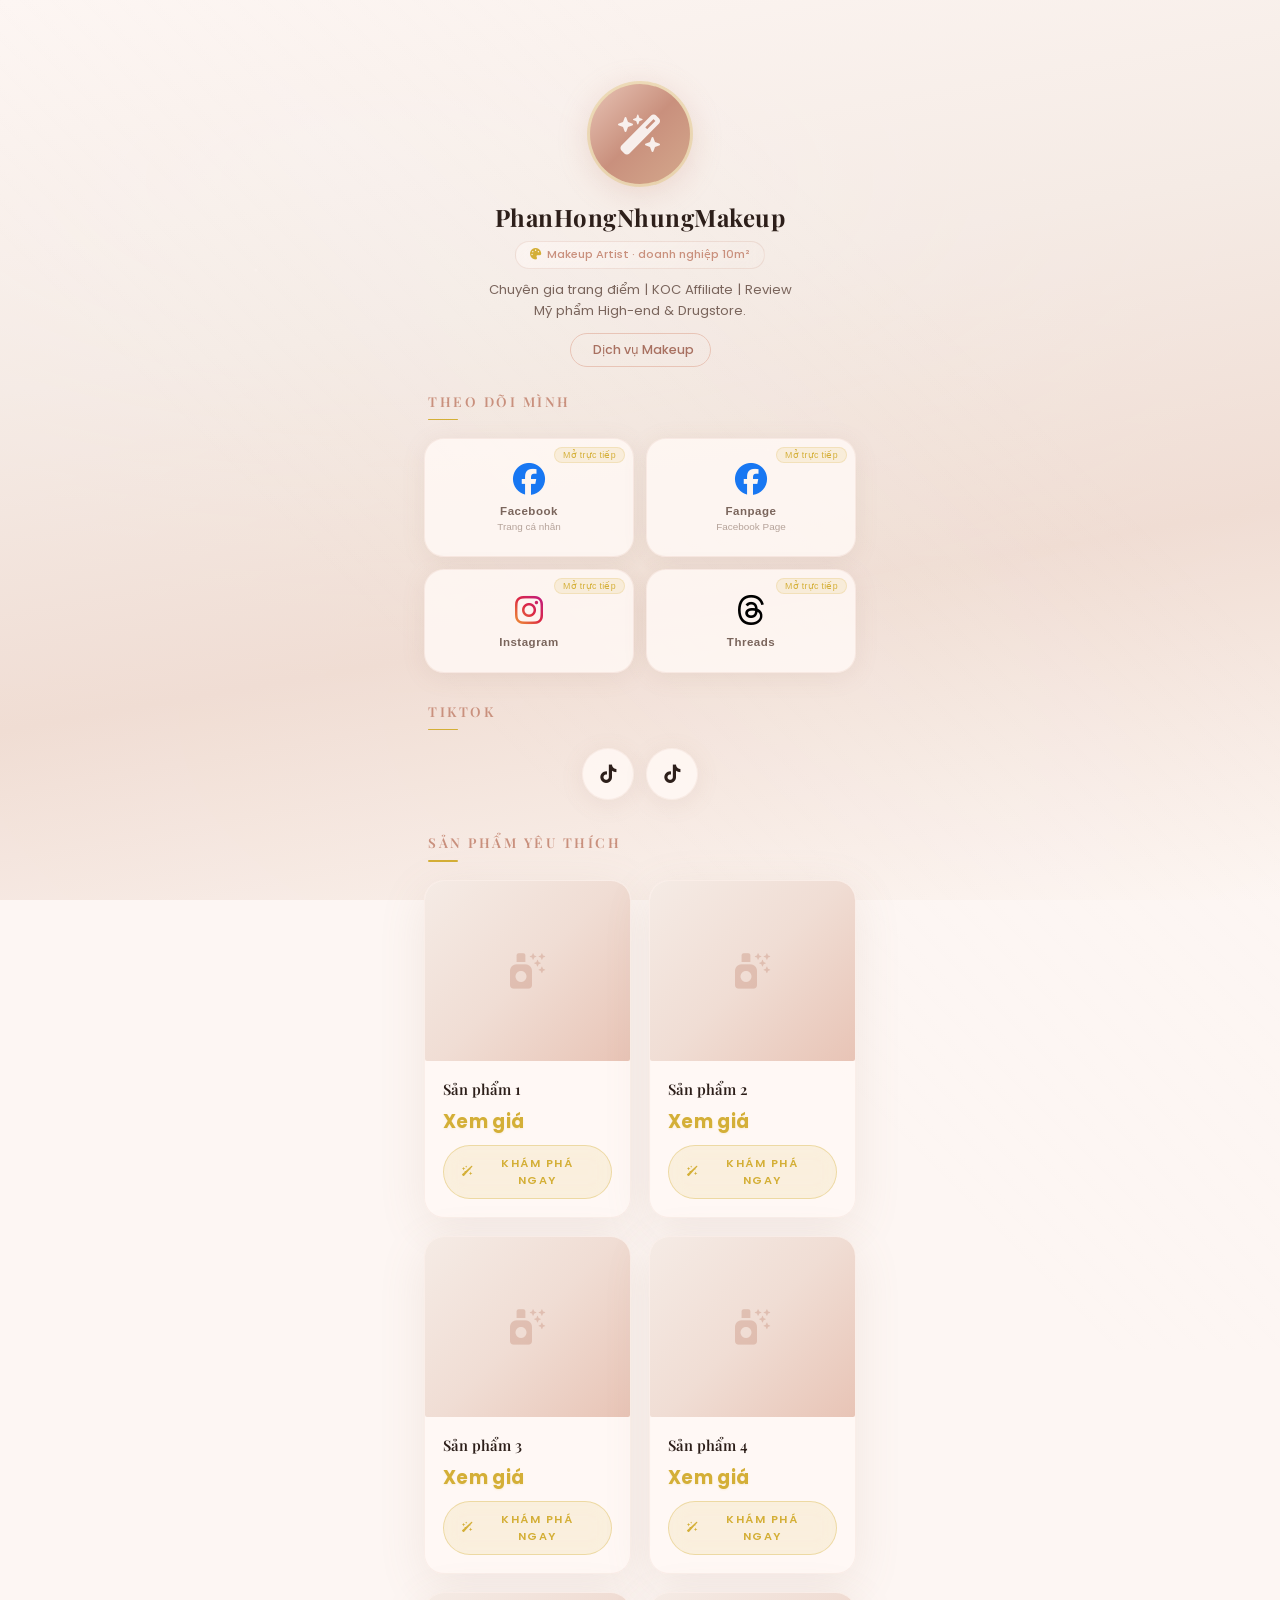
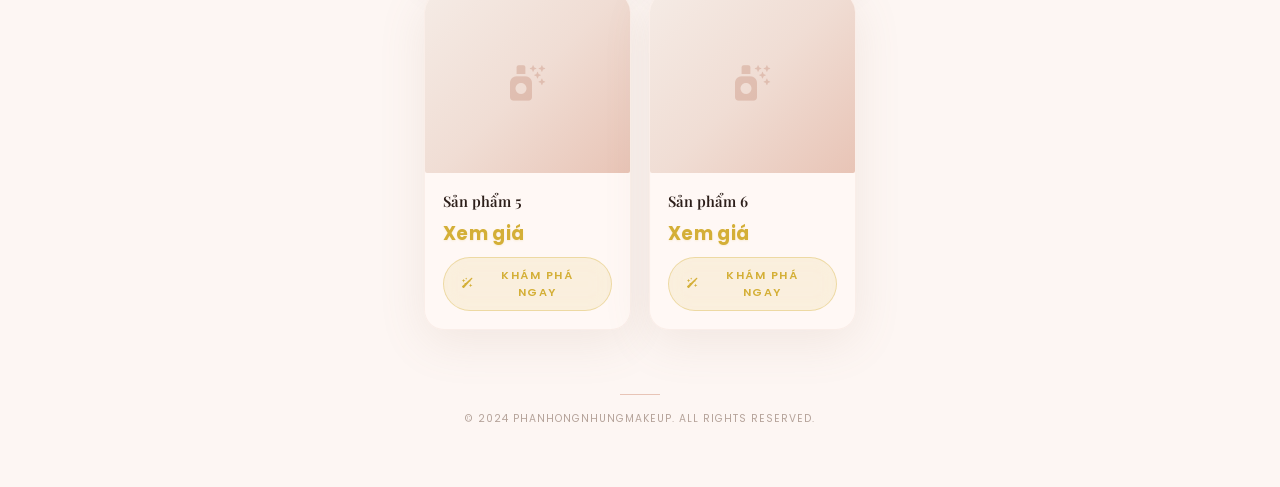
==== meta.html @ 32e25bb2 "Initial commit" ====
<!DOCTYPE html>
<html lang="vi">

<head>
  <!-- ============================================
       PhanHongNhungMakeup - Trang Meta
       Tối ưu cho: Facebook, Instagram, Threads
       
       Primary: FB Profile, FB Fanpage, IG, Threads
       Secondary: TikTok Ch.1, TikTok Ch.2
       ============================================ -->

  <meta charset="UTF-8">
  <meta name="viewport" content="width=device-width, initial-scale=1.0, maximum-scale=5.0, user-scalable=yes">

  <!-- SEO -->
  <title>PhanHongNhungMakeup | Facebook · Instagram · Threads</title>
  <meta name="description"
    content="PhanHongNhungMakeup - Theo dõi trên Facebook, Instagram, Threads và khám phá sản phẩm mỹ phẩm yêu thích.">

  <!-- Open Graph -->
  <meta property="og:title" content="PhanHongNhungMakeup | Chuyên gia trang điểm">
  <meta property="og:description" content="Theo dõi mình trên Facebook, Instagram, Threads!">
  <meta property="og:type" content="website">
  <meta property="og:locale" content="vi_VN">

  <!-- Mobile -->
  <meta name="theme-color" content="#c9907d">
  <meta name="apple-mobile-web-app-capable" content="yes">

  <!-- Font Awesome -->
  <link rel="stylesheet" href="https://cdnjs.cloudflare.com/ajax/libs/font-awesome/6.5.1/css/all.min.css"
    integrity="sha512-DTOQO9RWCH3ppGqcWaEA1BIZOC6xxalwEsw9c2QQeAIftl+Vegovlnee1c9QX4TctnWMn13TZye+giMm8e2LwA=="
    crossorigin="anonymous" referrerpolicy="no-referrer" />

  <!-- Stylesheet -->
  <link rel="stylesheet" href="style.css">
</head>

<body>
  <main class="container" role="main">

    <!-- ==========================================
         HEADER
         ========================================== -->
    <header class="profile-header" id="profile-header">
      <div class="profile-avatar" id="profile-avatar">
        <i class="fa-solid fa-wand-magic-sparkles avatar-placeholder"></i>
      </div>

      <h1 class="profile-name">PhanHongNhungMakeup</h1>

      <div class="profile-tag">
        <i class="fa-solid fa-palette"></i>
        Makeup Artist · doanh nghiệp 10m²
      </div>

      <p class="profile-bio">
        Chuyên gia trang điểm | KOC Affiliate | Review Mỹ phẩm High-end & Drugstore.
      </p>

      <a href="#" class="profile-service-link" id="service-link">
        <i class="fa-solid fa-sparkles"></i>
        Dịch vụ Makeup
      </a>
    </header>

    <!-- ==========================================
         LIÊN KẾT CHÍNH (Primary - Hệ sinh thái Meta)
         Các nút này mở TRỰC TIẾP không cần gateway
         vì người dùng đang trong in-app browser Meta
         ========================================== -->
    <section class="social-primary-section" id="primary-social" aria-label="Liên kết chính">
      <h2 class="section-title">Theo dõi mình</h2>

      <div class="social-primary-grid">

        <!-- Facebook Profile -->
        <button class="social-primary-btn facebook" id="btn-fb-profile" data-url="https://www.facebook.com/phanhong.nhung.16"
          data-native="true" aria-label="Facebook cá nhân">
          <span class="native-badge">Mở trực tiếp</span>
          <i class="fa-brands fa-facebook social-icon"></i>
          <span class="social-label">Facebook</span>
          <span class="social-sublabel">Trang cá nhân</span>
        </button>

        <!-- Facebook Fanpage -->
        <button class="social-primary-btn facebook" id="btn-fb-fanpage" data-url="https://www.facebook.com/profile.php?id=61577437437876"
          data-native="true" aria-label="Facebook Fanpage">
          <span class="native-badge">Mở trực tiếp</span>
          <i class="fa-brands fa-facebook social-icon"></i>
          <span class="social-label">Fanpage</span>
          <span class="social-sublabel">Facebook Page</span>
        </button>

        <!-- Instagram -->
        <button class="social-primary-btn instagram" id="btn-instagram" data-url="https://www.instagram.com/phanhongnhungmakeup"
          data-native="true" aria-label="Instagram">
          <span class="native-badge">Mở trực tiếp</span>
          <i class="fa-brands fa-instagram social-icon"></i>
          <span class="social-label">Instagram</span>
        </button>

        <!-- Threads -->
        <button class="social-primary-btn threads" id="btn-threads" data-url="https://www.threads.net/@phanhongnhungmakeup"
          data-native="true" aria-label="Threads">
          <span class="native-badge">Mở trực tiếp</span>
          <i class="fa-brands fa-threads social-icon"></i>
          <span class="social-label">Threads</span>
        </button>

      </div>
    </section>

    <!-- ==========================================
         LIÊN KẾT PHỤ (Secondary - TikTok)
         Khác hệ sinh thái → dùng gateway redirect
         ========================================== -->
    <section class="social-secondary-section" id="secondary-social" aria-label="Liên kết khác">
      <h2 class="section-title">TikTok</h2>

      <div class="social-secondary-row">

        <!-- TikTok Kênh 1 -->
        <button class="social-secondary-btn tiktok" id="btn-tiktok-1" data-url="https://www.tiktok.com/@phanhongnhungmakeup"
          aria-label="TikTok Kênh 1">
          <i class="fa-brands fa-tiktok"></i>
          <span class="tooltip">Kênh 1</span>
        </button>

        <!-- TikTok Kênh 2 -->
        <button class="social-secondary-btn tiktok" id="btn-tiktok-2" data-url="https://www.tiktok.com/@phanhongnhung.picks"
          aria-label="TikTok Kênh 2">
          <i class="fa-brands fa-tiktok"></i>
          <span class="tooltip">Kênh 2</span>
        </button>

      </div>
    </section>

    <!-- ==========================================
         SẢN PHẨM MỸ PHẨM (Products)
         Click → Quick View → MUA TRÊN SHOPEE
         ========================================== -->
    <section class="shopee-section" id="shopee-section" aria-label="Sản phẩm mỹ phẩm">
      <h2 class="section-title">Sản phẩm yêu thích</h2>

      <div class="products-grid" id="products-grid">

        <!-- Sản phẩm 1 -->
        <article class="product-card" id="product-1" data-product-id="1" aria-label="Sản phẩm 1">
          <div class="product-image-wrapper">
            <i class="fa-solid fa-spray-can-sparkles img-placeholder"></i>
          </div>
          <div class="product-info">
            <h3 class="product-name">Sản phẩm 1</h3>
            <span class="product-price">Xem giá</span>
            <button class="product-buy-btn" id="buy-btn-1">
              <i class="fa-solid fa-wand-sparkles"></i>
              KHÁM PHÁ NGAY
            </button>
          </div>
        </article>

        <!-- Sản phẩm 2 -->
        <article class="product-card" id="product-2" data-product-id="2" aria-label="Sản phẩm 2">
          <div class="product-image-wrapper">
            <i class="fa-solid fa-spray-can-sparkles img-placeholder"></i>
          </div>
          <div class="product-info">
            <h3 class="product-name">Sản phẩm 2</h3>
            <span class="product-price">Xem giá</span>
            <button class="product-buy-btn" id="buy-btn-2">
              <i class="fa-solid fa-wand-sparkles"></i>
              KHÁM PHÁ NGAY
            </button>
          </div>
        </article>

        <!-- Sản phẩm 3 -->
        <article class="product-card" id="product-3" data-product-id="3" aria-label="Sản phẩm 3">
          <div class="product-image-wrapper">
            <i class="fa-solid fa-spray-can-sparkles img-placeholder"></i>
          </div>
          <div class="product-info">
            <h3 class="product-name">Sản phẩm 3</h3>
            <span class="product-price">Xem giá</span>
            <button class="product-buy-btn" id="buy-btn-3">
              <i class="fa-solid fa-wand-sparkles"></i>
              KHÁM PHÁ NGAY
            </button>
          </div>
        </article>

        <!-- Sản phẩm 4 -->
        <article class="product-card" id="product-4" data-product-id="4" aria-label="Sản phẩm 4">
          <div class="product-image-wrapper">
            <i class="fa-solid fa-spray-can-sparkles img-placeholder"></i>
          </div>
          <div class="product-info">
            <h3 class="product-name">Sản phẩm 4</h3>
            <span class="product-price">Xem giá</span>
            <button class="product-buy-btn" id="buy-btn-4">
              <i class="fa-solid fa-wand-sparkles"></i>
              KHÁM PHÁ NGAY
            </button>
          </div>
        </article>

        <!-- Sản phẩm 5 -->
        <article class="product-card" id="product-5" data-product-id="5" aria-label="Sản phẩm 5">
          <div class="product-image-wrapper">
            <i class="fa-solid fa-spray-can-sparkles img-placeholder"></i>
          </div>
          <div class="product-info">
            <h3 class="product-name">Sản phẩm 5</h3>
            <span class="product-price">Xem giá</span>
            <button class="product-buy-btn" id="buy-btn-5">
              <i class="fa-solid fa-wand-sparkles"></i>
              KHÁM PHÁ NGAY
            </button>
          </div>
        </article>

        <!-- Sản phẩm 6 -->
        <article class="product-card" id="product-6" data-product-id="6" aria-label="Sản phẩm 6">
          <div class="product-image-wrapper">
            <i class="fa-solid fa-spray-can-sparkles img-placeholder"></i>
          </div>
          <div class="product-info">
            <h3 class="product-name">Sản phẩm 6</h3>
            <span class="product-price">Xem giá</span>
            <button class="product-buy-btn" id="buy-btn-6">
              <i class="fa-solid fa-wand-sparkles"></i>
              KHÁM PHÁ NGAY
            </button>
          </div>
        </article>

      </div>
    </section>

    <!-- FOOTER -->
    <footer class="site-footer" id="site-footer">
      <div class="footer-divider"></div>
      <p class="footer-text">© 2024 PhanHongNhungMakeup. All Rights Reserved.</p>
    </footer>

  </main>

  <!-- ==========================================
       QUICK VIEW MODAL (Xem nhanh sản phẩm)
       ========================================== -->
  <div class="quickview-overlay" id="quickview-overlay" role="dialog" aria-modal="true" aria-label="Xem nhanh sản phẩm">
    <div class="quickview-card">
      <!-- Ảnh sản phẩm lớn -->
      <div class="quickview-image" id="quickview-image">
        <i class="fa-solid fa-spray-can-sparkles img-placeholder"></i>
      </div>

      <!-- Nút đóng -->
      <button class="quickview-close" id="quickview-close" aria-label="Đóng">
        <i class="fa-solid fa-xmark"></i>
      </button>

      <!-- Nội dung chi tiết -->
      <div class="quickview-content">
        <h2 class="quickview-name" id="quickview-name">Tên sản phẩm</h2>

        <!-- Đánh giá sao -->
        <div class="quickview-rating">
          <div class="quickview-stars" id="quickview-stars"></div>
          <span class="quickview-rating-text" id="quickview-rating-text"></span>
        </div>

        <div class="quickview-price" id="quickview-price">0₫</div>
        <p class="quickview-desc" id="quickview-desc">Mô tả sản phẩm...</p>

        <!-- Nút mua trên Shopee -->
        <button class="quickview-buy-btn" id="quickview-buy" data-url="">
          <i class="fa-solid fa-bag-shopping"></i>
          MUA TRÊN SHOPEE
        </button>
        <p class="quickview-note">Sẽ chuyển hướng tới ứng dụng Shopee hoặc trình duyệt</p>
      </div>
    </div>
  </div>

  <!-- ==========================================
       GATEWAY OVERLAY (cho link khác HST)
       ========================================== -->
  <div class="gateway-overlay" id="gateway-overlay" role="dialog" aria-modal="true" aria-label="Chuyển hướng liên kết">
    <div class="gateway-card">
      <div class="gateway-deco-icon">
        <i class="fa-solid fa-wand-magic-sparkles"></i>
      </div>

      <h2 class="gateway-title" id="gateway-title">
        <i class="fa-solid fa-magic"></i>
        Đang chuyển hướng...
      </h2>

      <p class="gateway-message">
        Để trải nghiệm tốt nhất, trang này nên được mở trong trình duyệt gốc
        (ví dụ: Safari, Chrome).
      </p>

      <div class="gateway-url-preview" id="gateway-url-preview"></div>

      <div class="gateway-actions">
        <button class="gateway-btn primary" id="redirect-direct">
          <i class="fa-solid fa-up-right-from-square"></i>
          MỞ TRONG ỨNG DỤNG
        </button>

        <button class="gateway-btn secondary" id="copy-link">
          <i class="fa-regular fa-copy"></i>
          Sao chép liên kết
        </button>

        <button class="gateway-btn ghost" id="close-gateway">
          <i class="fa-solid fa-images"></i>
          XEM TIẾP PORTFOLIO
        </button>
      </div>
    </div>
  </div>

  <!-- Toast thông báo -->
  <div class="copy-toast" id="copy-toast" role="alert" aria-live="assertive"></div>

  <!-- Script -->
  <script src="script.js"></script>
</body>

</html>
---- style.css ----
/* ============================================
   PhanHongNhungMakeup - Affiliate Social Hub
   Phong cách: Aesthetic Glamour Luxury (Makeup)
   
   Thiết kế: Rose-gold, ngọc trai, glassmorphism
   Cấu trúc: Splash + Meta page + TikTok page
   ============================================ */

/* --- Nhập phông chữ Google Fonts --- */
@import url('https://fonts.googleapis.com/css2?family=Playfair+Display:wght@400;500;600;700&family=Poppins:wght@300;400;500;600;700&display=swap');

/* --- Biến CSS toàn cục (CSS Custom Properties) --- */
:root {
  /* Bảng màu chủ đạo - Rose Gold / Pearl / Nude */
  --bg-primary: #fdf6f3;
  --bg-card: rgba(255, 248, 245, 0.85);
  --bg-card-solid: #fff8f5;
  --bg-overlay: rgba(45, 30, 25, 0.45);
  --bg-gateway: rgba(255, 252, 250, 0.92);

  /* Màu chữ */
  --text-primary: #2d1f1a;
  --text-secondary: #7a655c;
  --text-muted: #b5a39a;
  --text-white: #fffaf8;

  /* Màu nhấn sang trọng */
  --accent-rosegold: #c9907d;
  --accent-rosegold-light: #e8c4b6;
  --accent-rosegold-dark: #a87060;
  --accent-gold: #D4AF37;
  --accent-gold-light: #e8cc6e;
  --accent-gold-glow: rgba(212, 175, 55, 0.35);
  --accent-pearl: #f5ebe5;
  --accent-nude: #f0ddd4;

  /* Gradient chính */
  --gradient-rosegold: linear-gradient(135deg, #e8c4b6 0%, #c9907d 50%, #d4a88c 100%);
  --gradient-pearl: linear-gradient(135deg, #fdf6f3 0%, #f5ebe5 40%, #f0ddd4 100%);
  --gradient-gold-shimmer: linear-gradient(135deg, #D4AF37 0%, #e8cc6e 25%, #D4AF37 50%, #f0d98c 75%, #D4AF37 100%);
  --gradient-glass: linear-gradient(135deg, rgba(255, 248, 245, 0.6), rgba(245, 235, 229, 0.3));

  /* Màu mạng xã hội */
  --color-tiktok: #2d1f1a;
  --color-instagram: #c9376b;
  --color-facebook: #1877f2;
  --color-threads: #000000;
  --color-meta: #0866FF;

  /* Hiệu ứng bóng đổ mềm */
  --shadow-soft: 0 4px 24px rgba(160, 120, 100, 0.1);
  --shadow-medium: 0 8px 40px rgba(160, 120, 100, 0.15);
  --shadow-float: 0 12px 48px rgba(160, 120, 100, 0.12);
  --shadow-glow-gold: 0 4px 28px rgba(212, 175, 55, 0.3);
  --shadow-glow-rose: 0 6px 32px rgba(201, 144, 125, 0.3);

  /* Bo góc */
  --border-radius: 20px;
  --border-radius-sm: 14px;
  --border-radius-pill: 999px;
  --border-radius-elegant: 2px;

  /* Chuyển động mượt mà */
  --transition-fast: 0.2s cubic-bezier(0.4, 0, 0.2, 1);
  --transition-smooth: 0.4s cubic-bezier(0.4, 0, 0.2, 1);
  --transition-bounce: 0.5s cubic-bezier(0.34, 1.56, 0.64, 1);
  --transition-luxury: 0.6s cubic-bezier(0.25, 0.46, 0.45, 0.94);
}

/* --- Reset toàn cục --- */
*,
*::before,
*::after {
  margin: 0;
  padding: 0;
  box-sizing: border-box;
}

html {
  font-size: 16px;
  scroll-behavior: smooth;
  -webkit-tap-highlight-color: transparent;
}

/* --- Nền trang sang trọng với texture bột phấn --- */
body {
  font-family: 'Poppins', -apple-system, BlinkMacSystemFont, 'Segoe UI', sans-serif;
  background: var(--bg-primary);
  color: var(--text-primary);
  min-height: 100vh;
  line-height: 1.6;
  position: relative;
  overflow-x: hidden;
  background-image:
    linear-gradient(170deg, #fdf6f3 0%, #f5ebe5 35%, #f0ddd4 65%, #fdf6f3 100%);
  background-attachment: fixed;
}

/* Lớp phủ texture bột phấn mịn (silk sheen) */
body::before {
  content: '';
  position: fixed;
  inset: 0;
  pointer-events: none;
  z-index: 0;
  background-image:
    radial-gradient(ellipse 100% 60% at 30% 20%, rgba(232, 196, 182, 0.2), transparent),
    radial-gradient(ellipse 80% 50% at 70% 80%, rgba(212, 175, 55, 0.06), transparent),
    radial-gradient(circle 2px at 20% 30%, rgba(255, 255, 255, 0.4), transparent),
    radial-gradient(circle 1.5px at 60% 50%, rgba(255, 255, 255, 0.3), transparent),
    radial-gradient(circle 1px at 80% 20%, rgba(255, 255, 255, 0.35), transparent),
    radial-gradient(circle 2px at 40% 70%, rgba(255, 255, 255, 0.25), transparent);
  mix-blend-mode: overlay;
  opacity: 0.7;
}

/* Hiệu ứng ánh lụa */
body::after {
  content: '';
  position: fixed;
  width: 200%;
  height: 200%;
  top: -50%;
  left: -50%;
  pointer-events: none;
  z-index: 0;
  background: linear-gradient(
    45deg,
    transparent 40%,
    rgba(255, 255, 255, 0.03) 45%,
    rgba(255, 255, 255, 0.06) 50%,
    rgba(255, 255, 255, 0.03) 55%,
    transparent 60%
  );
  animation: silkSheen 8s ease-in-out infinite;
}

/* --- Container chính --- */
.container {
  max-width: 480px;
  margin: 0 auto;
  padding: 24px 20px 40px;
  position: relative;
  z-index: 1;
}

/* ============================================
   TRANG SPLASH (Chọn nền tảng)
   ============================================ */

/* Container splash - căn giữa dọc toàn màn hình */
.splash-container {
  max-width: 420px;
  margin: 0 auto;
  padding: 0 24px;
  min-height: 100vh;
  display: flex;
  flex-direction: column;
  align-items: center;
  justify-content: center;
  position: relative;
  z-index: 1;
  text-align: center;
}

/* Avatar trên splash */
.splash-avatar {
  width: 100px;
  height: 100px;
  border-radius: 50%;
  margin-bottom: 20px;
  background: var(--gradient-rosegold);
  display: flex;
  align-items: center;
  justify-content: center;
  box-shadow:
    0 0 0 3px rgba(212, 175, 55, 0.25),
    var(--shadow-glow-rose);
  position: relative;
  animation: fadeInDown 0.7s ease-out;
  overflow: hidden;
}

.splash-avatar img {
  width: 100%;
  height: 100%;
  object-fit: cover;
  border-radius: 50%;
}

.splash-avatar .avatar-placeholder {
  font-size: 40px;
  color: rgba(255, 255, 255, 0.85);
}

/* Viền vàng kim xung quanh avatar splash */
.splash-avatar::before {
  content: '';
  position: absolute;
  inset: -4px;
  border-radius: 50%;
  background: var(--gradient-gold-shimmer);
  background-size: 200% 200%;
  z-index: -1;
  opacity: 0.5;
  animation: goldPulse 4s ease-in-out infinite;
}

/* Tên thương hiệu trên splash */
.splash-brand {
  font-family: 'Playfair Display', 'Georgia', serif;
  font-size: 1.6rem;
  font-weight: 700;
  color: var(--text-primary);
  margin-bottom: 4px;
  letter-spacing: 0.5px;
  animation: fadeInDown 0.7s ease-out 0.1s both;
}

/* Tagline / slogan */
.splash-tagline {
  font-size: 0.8rem;
  color: var(--text-muted);
  font-weight: 400;
  font-style: italic;
  margin-bottom: 8px;
  animation: fadeInDown 0.7s ease-out 0.15s both;
}

/* Bio trên splash */
.splash-bio {
  font-size: 0.82rem;
  color: var(--text-secondary);
  margin-bottom: 36px;
  line-height: 1.5;
  max-width: 300px;
  animation: fadeInDown 0.7s ease-out 0.2s both;
}

/* Hướng dẫn chọn nền tảng */
.splash-prompt {
  font-size: 0.72rem;
  font-weight: 500;
  text-transform: uppercase;
  letter-spacing: 2px;
  color: var(--accent-rosegold);
  margin-bottom: 18px;
  animation: fadeInUp 0.7s ease-out 0.3s both;
}

/* Nút chọn nền tảng */
.splash-buttons {
  display: flex;
  flex-direction: column;
  gap: 14px;
  width: 100%;
  max-width: 320px;
  animation: fadeInUp 0.7s ease-out 0.35s both;
}

.splash-btn {
  display: flex;
  align-items: center;
  justify-content: center;
  gap: 12px;
  padding: 18px 24px;
  border: 1px solid rgba(201, 144, 125, 0.15);
  border-radius: var(--border-radius);
  font-family: 'Poppins', sans-serif;
  font-size: 0.95rem;
  font-weight: 600;
  cursor: pointer;
  transition: all var(--transition-smooth);
  text-decoration: none;
  position: relative;
  overflow: hidden;
  backdrop-filter: blur(12px);
  -webkit-backdrop-filter: blur(12px);
}

/* Hiệu ứng shimmer cho nút splash */
.splash-btn::before {
  content: '';
  position: absolute;
  top: 0;
  left: -100%;
  width: 100%;
  height: 100%;
  background: linear-gradient(
    90deg, transparent,
    rgba(255, 255, 255, 0.12),
    rgba(255, 255, 255, 0.2),
    rgba(255, 255, 255, 0.12),
    transparent
  );
  transition: left 0.7s ease;
}

.splash-btn:hover::before {
  left: 100%;
}

.splash-btn:hover {
  transform: translateY(-3px);
  box-shadow: var(--shadow-medium);
}

.splash-btn:active {
  transform: translateY(-1px) scale(0.98);
}

/* Nút Meta (Facebook/Instagram/Threads) */
.splash-btn.meta {
  background: linear-gradient(135deg, rgba(8, 102, 255, 0.08), rgba(200, 55, 107, 0.06));
  color: var(--text-primary);
}

.splash-btn.meta:hover {
  border-color: rgba(8, 102, 255, 0.25);
}

.splash-btn.meta .btn-icons {
  display: flex;
  gap: 8px;
  font-size: 1.1rem;
}

.splash-btn.meta .btn-icons .fa-facebook { color: var(--color-facebook); }
.splash-btn.meta .btn-icons .fa-instagram { color: var(--color-instagram); }
.splash-btn.meta .btn-icons .fa-threads { color: var(--color-threads); }

/* Nút TikTok */
.splash-btn.tiktok-btn {
  background: rgba(45, 31, 26, 0.05);
  color: var(--text-primary);
}

.splash-btn.tiktok-btn:hover {
  border-color: rgba(45, 31, 26, 0.2);
}

.splash-btn.tiktok-btn .btn-icons {
  font-size: 1.2rem;
  color: var(--color-tiktok);
}

/* Nhãn phụ trong nút splash (tên mạng xã hội) */
.splash-btn .btn-label {
  flex: 1;
  text-align: left;
}

.splash-btn .btn-sublabel {
  font-size: 0.68rem;
  font-weight: 400;
  color: var(--text-muted);
  display: block;
  margin-top: 1px;
}

/* Mũi tên chỉ hướng */
.splash-btn .btn-arrow {
  font-size: 0.8rem;
  color: var(--text-muted);
  transition: transform var(--transition-fast);
}

.splash-btn:hover .btn-arrow {
  transform: translateX(3px);
}

/* Footer splash */
.splash-footer {
  margin-top: 40px;
  animation: fadeInUp 0.7s ease-out 0.5s both;
}

.splash-footer .footer-text {
  font-size: 0.65rem;
  color: var(--text-muted);
  letter-spacing: 0.8px;
}

/* ============================================
   PHẦN HEADER (Profile - dùng chung meta/tiktok)
   ============================================ */
.profile-header {
  text-align: center;
  padding: 36px 0 24px;
  animation: fadeInDown 0.7s var(--transition-luxury);
}

/* Ảnh đại diện tròn - viền vàng kim */
.profile-avatar {
  width: 100px;
  height: 100px;
  border-radius: 50%;
  margin: 0 auto 14px;
  position: relative;
  background: var(--gradient-rosegold);
  display: flex;
  align-items: center;
  justify-content: center;
  box-shadow:
    0 0 0 3px rgba(212, 175, 55, 0.25),
    var(--shadow-glow-rose);
  overflow: hidden;
}

.profile-avatar img {
  width: 100%;
  height: 100%;
  object-fit: cover;
  border-radius: 50%;
}

.profile-avatar .avatar-placeholder {
  font-size: 40px;
  color: rgba(255, 255, 255, 0.85);
}

.profile-avatar::before {
  content: '';
  position: absolute;
  inset: -4px;
  border-radius: 50%;
  background: var(--gradient-gold-shimmer);
  background-size: 200% 200%;
  z-index: -1;
  opacity: 0.5;
  animation: goldPulse 4s ease-in-out infinite;
}

.profile-name {
  font-family: 'Playfair Display', 'Georgia', serif;
  font-size: 1.5rem;
  font-weight: 700;
  color: var(--text-primary);
  margin-bottom: 4px;
  letter-spacing: 0.5px;
}

.profile-tag {
  display: inline-flex;
  align-items: center;
  gap: 6px;
  padding: 4px 14px;
  background: var(--gradient-glass);
  border: 1px solid rgba(201, 144, 125, 0.2);
  border-radius: var(--border-radius-pill);
  font-size: 0.7rem;
  font-weight: 500;
  color: var(--accent-rosegold);
  margin-bottom: 10px;
  backdrop-filter: blur(8px);
  -webkit-backdrop-filter: blur(8px);
}

.profile-tag i {
  font-size: 0.7rem;
  color: var(--accent-gold);
}

.profile-bio {
  font-size: 0.82rem;
  color: var(--text-secondary);
  font-weight: 400;
  max-width: 320px;
  margin: 0 auto;
  line-height: 1.6;
}

.profile-service-link {
  display: inline-flex;
  align-items: center;
  gap: 6px;
  margin-top: 12px;
  padding: 6px 16px;
  font-size: 0.78rem;
  font-weight: 500;
  color: var(--accent-rosegold-dark);
  text-decoration: none;
  border: 1px solid var(--accent-rosegold-light);
  border-radius: var(--border-radius-pill);
  transition: all var(--transition-smooth);
}

.profile-service-link:hover {
  background: var(--accent-nude);
  transform: translateY(-1px);
  box-shadow: var(--shadow-soft);
}

.profile-service-link i {
  font-size: 0.72rem;
}

/* ============================================
   TIÊU ĐỀ PHẦN (Section Titles)
   ============================================ */
.section-title {
  font-family: 'Playfair Display', 'Georgia', serif;
  font-size: 0.85rem;
  font-weight: 600;
  text-transform: uppercase;
  letter-spacing: 2.5px;
  color: var(--accent-rosegold);
  margin-bottom: 18px;
  padding-left: 4px;
  position: relative;
}

.section-title::after {
  content: '';
  display: block;
  width: 30px;
  height: 1.5px;
  background: var(--accent-gold);
  margin-top: 6px;
  border-radius: 2px;
}

/* ============================================
   PHẦN LIÊN KẾT CHÍNH (Primary Social - Nút lớn)
   Dùng cho liên kết cùng hệ sinh thái
   ============================================ */
.social-primary-section {
  margin-bottom: 28px;
  animation: fadeInUp 0.7s ease-out 0.15s both;
}

.social-primary-grid {
  display: grid;
  grid-template-columns: 1fr 1fr;
  gap: 12px;
}

/* Nút chính lớn - glassmorphism */
.social-primary-btn {
  display: flex;
  flex-direction: column;
  align-items: center;
  gap: 10px;
  padding: 24px 14px;
  background: var(--bg-card);
  backdrop-filter: blur(12px);
  -webkit-backdrop-filter: blur(12px);
  border: 1px solid rgba(201, 144, 125, 0.12);
  border-radius: var(--border-radius);
  box-shadow: var(--shadow-soft);
  cursor: pointer;
  transition: all var(--transition-smooth);
  position: relative;
  overflow: hidden;
}

.social-primary-btn::before {
  content: '';
  position: absolute;
  inset: 0;
  opacity: 0;
  transition: opacity var(--transition-fast);
  border-radius: var(--border-radius);
}

.social-primary-btn:hover,
.social-primary-btn:active {
  transform: translateY(-4px);
  box-shadow: var(--shadow-medium);
  border-color: rgba(201, 144, 125, 0.25);
}

.social-primary-btn:active {
  transform: translateY(-2px) scale(0.97);
}

.social-primary-btn .social-icon {
  font-size: 2rem;
  transition: transform var(--transition-bounce);
}

.social-primary-btn:hover .social-icon {
  transform: scale(1.12);
}

.social-primary-btn .social-label {
  font-size: 0.72rem;
  font-weight: 600;
  color: var(--text-secondary);
  letter-spacing: 0.5px;
}

.social-primary-btn .social-sublabel {
  font-size: 0.62rem;
  font-weight: 400;
  color: var(--text-muted);
  margin-top: -6px;
}

/* Badge "Mở trực tiếp" cho primary links */
.native-badge {
  position: absolute;
  top: 8px;
  right: 8px;
  padding: 2px 8px;
  background: rgba(212, 175, 55, 0.12);
  border: 1px solid rgba(212, 175, 55, 0.2);
  border-radius: var(--border-radius-pill);
  font-size: 0.55rem;
  font-weight: 500;
  color: var(--accent-gold);
  letter-spacing: 0.3px;
}

/* Màu riêng cho icon */
.social-primary-btn.facebook .social-icon { color: var(--color-facebook); }
.social-primary-btn.facebook::before { background: rgba(24, 119, 242, 0.04); }
.social-primary-btn.facebook:hover::before { opacity: 1; }

.social-primary-btn.instagram .social-icon {
  background: linear-gradient(45deg, #f09433, #e6683c, #dc2743, #cc2366, #bc1888);
  -webkit-background-clip: text;
  -webkit-text-fill-color: transparent;
  background-clip: text;
}
.social-primary-btn.instagram::before { background: linear-gradient(135deg, rgba(240,148,51,0.04), rgba(204,35,102,0.04)); }
.social-primary-btn.instagram:hover::before { opacity: 1; }

.social-primary-btn.threads .social-icon { color: var(--color-threads); }
.social-primary-btn.threads::before { background: rgba(0, 0, 0, 0.03); }
.social-primary-btn.threads:hover::before { opacity: 1; }

.social-primary-btn.tiktok .social-icon { color: var(--color-tiktok); }
.social-primary-btn.tiktok::before { background: rgba(0, 0, 0, 0.03); }
.social-primary-btn.tiktok:hover::before { opacity: 1; }

/* ============================================
   PHẦN LIÊN KẾT PHỤ (Secondary Social - Icon nhỏ)
   Dùng cho liên kết khác hệ sinh thái
   ============================================ */
.social-secondary-section {
  margin-bottom: 32px;
  animation: fadeInUp 0.7s ease-out 0.25s both;
}

.social-secondary-row {
  display: flex;
  gap: 12px;
  justify-content: center;
  flex-wrap: wrap;
}

/* Nút icon nhỏ tròn */
.social-secondary-btn {
  width: 52px;
  height: 52px;
  border-radius: 50%;
  display: flex;
  align-items: center;
  justify-content: center;
  background: var(--bg-card);
  backdrop-filter: blur(8px);
  -webkit-backdrop-filter: blur(8px);
  border: 1px solid rgba(201, 144, 125, 0.1);
  box-shadow: var(--shadow-soft);
  cursor: pointer;
  transition: all var(--transition-smooth);
  font-size: 1.15rem;
  position: relative;
}

.social-secondary-btn:hover {
  transform: translateY(-3px) scale(1.08);
  box-shadow: var(--shadow-medium);
}

.social-secondary-btn:active {
  transform: scale(0.95);
}

/* Tooltip tên mạng xã hội */
.social-secondary-btn .tooltip {
  position: absolute;
  bottom: -24px;
  left: 50%;
  transform: translateX(-50%);
  font-size: 0.6rem;
  font-weight: 500;
  color: var(--text-muted);
  white-space: nowrap;
  opacity: 0;
  transition: opacity var(--transition-fast);
  pointer-events: none;
}

.social-secondary-btn:hover .tooltip {
  opacity: 1;
}

/* Màu icon nhỏ */
.social-secondary-btn.facebook i { color: var(--color-facebook); }
.social-secondary-btn.instagram i {
  background: linear-gradient(45deg, #f09433, #e6683c, #dc2743, #cc2366, #bc1888);
  -webkit-background-clip: text;
  -webkit-text-fill-color: transparent;
  background-clip: text;
}
.social-secondary-btn.threads i { color: var(--color-threads); }
.social-secondary-btn.tiktok i { color: var(--color-tiktok); }

/* ============================================
   PHẦN SẢN PHẨM MỸ PHẨM (Product Cards)
   ============================================ */
.shopee-section {
  margin-bottom: 36px;
  animation: fadeInUp 0.7s ease-out 0.35s both;
}

.products-grid {
  display: flex;
  flex-direction: column;
  gap: 18px;
}

/* Thẻ sản phẩm nổi */
.product-card {
  background: var(--bg-card);
  backdrop-filter: blur(12px);
  -webkit-backdrop-filter: blur(12px);
  border: 1px solid rgba(201, 144, 125, 0.1);
  border-radius: var(--border-radius);
  box-shadow: var(--shadow-float);
  overflow: hidden;
  display: flex;
  flex-direction: row;
  cursor: pointer;
  transition: all var(--transition-smooth);
  position: relative;
}

.product-card:hover {
  transform: translateY(-4px);
  box-shadow: var(--shadow-medium);
  border-color: rgba(212, 175, 55, 0.2);
}

.product-card:active {
  transform: translateY(-2px) scale(0.99);
}

/* Ảnh sản phẩm */
.product-image-wrapper {
  width: 130px;
  min-height: 130px;
  flex-shrink: 0;
  position: relative;
  overflow: hidden;
  border-radius: var(--border-radius-elegant);
  background: linear-gradient(135deg, #f5ebe5 0%, #f0ddd4 50%, #e8c4b6 100%);
  display: flex;
  align-items: center;
  justify-content: center;
}

.product-image-wrapper img {
  width: 100%;
  height: 100%;
  object-fit: cover;
  border-radius: var(--border-radius-elegant);
  transition: transform var(--transition-smooth);
}

.product-card:hover .product-image-wrapper img {
  transform: scale(1.06);
}

.product-image-wrapper .img-placeholder {
  font-size: 2.2rem;
  color: rgba(201, 144, 125, 0.4);
}

/* Thông tin sản phẩm */
.product-info {
  flex: 1;
  padding: 18px;
  display: flex;
  flex-direction: column;
  justify-content: center;
  gap: 8px;
}

.product-name {
  font-family: 'Playfair Display', 'Georgia', serif;
  font-size: 0.92rem;
  font-weight: 600;
  color: var(--text-primary);
  line-height: 1.4;
  display: -webkit-box;
  -webkit-line-clamp: 2;
  -webkit-box-orient: vertical;
  overflow: hidden;
}

.product-price {
  font-size: 1.15rem;
  font-weight: 700;
  color: var(--accent-gold);
  letter-spacing: 0.3px;
  text-shadow: 0 1px 2px rgba(212, 175, 55, 0.15);
}

/* Nút "KHÁM PHÁ NGAY" - glassmorphism */
.product-buy-btn {
  display: inline-flex;
  align-items: center;
  gap: 8px;
  padding: 9px 18px;
  background: rgba(212, 175, 55, 0.12);
  backdrop-filter: blur(10px);
  -webkit-backdrop-filter: blur(10px);
  color: var(--accent-gold);
  border: 1px solid rgba(212, 175, 55, 0.35);
  border-radius: var(--border-radius-pill);
  font-family: 'Poppins', sans-serif;
  font-size: 0.7rem;
  font-weight: 600;
  letter-spacing: 1.5px;
  text-transform: uppercase;
  cursor: pointer;
  transition: all var(--transition-smooth);
  align-self: flex-start;
  position: relative;
  overflow: hidden;
}

.product-buy-btn::before {
  content: '';
  position: absolute;
  top: 0;
  left: -100%;
  width: 100%;
  height: 100%;
  background: linear-gradient(
    90deg, transparent,
    rgba(212, 175, 55, 0.15),
    rgba(232, 204, 110, 0.3),
    rgba(212, 175, 55, 0.15),
    transparent
  );
  transition: left 0.6s ease;
}

.product-buy-btn:hover::before { left: 100%; }

.product-buy-btn:hover {
  background: rgba(212, 175, 55, 0.2);
  border-color: rgba(212, 175, 55, 0.55);
  box-shadow: var(--shadow-glow-gold);
  color: #b8941f;
  transform: translateY(-1px);
}

.product-buy-btn i { font-size: 0.65rem; }

/* ============================================
   PRODUCT QUICK VIEW MODAL (Xem nhanh sản phẩm)
   Thay thế iframe Shopee - hiển thị chi tiết
   sản phẩm trên trang của mình
   ============================================ */
.quickview-overlay {
  position: fixed;
  inset: 0;
  z-index: 1000;
  background: var(--bg-overlay);
  display: flex;
  align-items: center;
  justify-content: center;
  opacity: 0;
  visibility: hidden;
  transition: all var(--transition-smooth);
  backdrop-filter: blur(12px);
  -webkit-backdrop-filter: blur(12px);
}

.quickview-overlay.active {
  opacity: 1;
  visibility: visible;
}

/* Thẻ xem nhanh */
.quickview-card {
  background: var(--bg-gateway);
  backdrop-filter: blur(20px);
  -webkit-backdrop-filter: blur(20px);
  border: 1px solid rgba(201, 144, 125, 0.15);
  width: calc(100% - 32px);
  max-width: 400px;
  max-height: 85vh;
  border-radius: var(--border-radius);
  overflow: hidden;
  transform: scale(0.9) translateY(20px);
  opacity: 0;
  transition: all var(--transition-bounce);
  display: flex;
  flex-direction: column;
  box-shadow: var(--shadow-float);
}

.quickview-overlay.active .quickview-card {
  transform: scale(1) translateY(0);
  opacity: 1;
}

/* Ảnh sản phẩm lớn */
.quickview-image {
  width: 100%;
  aspect-ratio: 1 / 1;
  background: linear-gradient(135deg, #f5ebe5 0%, #f0ddd4 50%, #e8c4b6 100%);
  display: flex;
  align-items: center;
  justify-content: center;
  position: relative;
  overflow: hidden;
  flex-shrink: 0;
}

.quickview-image img {
  width: 100%;
  height: 100%;
  object-fit: cover;
}

.quickview-image .img-placeholder {
  font-size: 4rem;
  color: rgba(201, 144, 125, 0.3);
}

/* Gradient fade ở đáy ảnh */
.quickview-image::after {
  content: '';
  position: absolute;
  bottom: 0;
  left: 0;
  right: 0;
  height: 60px;
  background: linear-gradient(transparent, rgba(255, 252, 250, 0.6));
}

/* Nút đóng (X) trên ảnh */
.quickview-close {
  position: absolute;
  top: 12px;
  right: 12px;
  width: 36px;
  height: 36px;
  border-radius: 50%;
  background: rgba(255, 255, 255, 0.7);
  backdrop-filter: blur(8px);
  -webkit-backdrop-filter: blur(8px);
  border: 1px solid rgba(201, 144, 125, 0.15);
  display: flex;
  align-items: center;
  justify-content: center;
  cursor: pointer;
  font-size: 0.85rem;
  color: var(--text-secondary);
  transition: all var(--transition-fast);
  z-index: 2;
}

.quickview-close:hover {
  background: rgba(255, 255, 255, 0.9);
  color: var(--text-primary);
  transform: scale(1.1);
}

/* Nội dung chi tiết */
.quickview-content {
  padding: 20px 24px 24px;
  overflow-y: auto;
  flex: 1;
}

.quickview-name {
  font-family: 'Playfair Display', 'Georgia', serif;
  font-size: 1.15rem;
  font-weight: 700;
  color: var(--text-primary);
  margin-bottom: 6px;
  line-height: 1.4;
}

/* Đánh giá sao */
.quickview-rating {
  display: flex;
  align-items: center;
  gap: 6px;
  margin-bottom: 10px;
}

.quickview-stars {
  display: flex;
  gap: 2px;
}

.quickview-stars i {
  font-size: 0.75rem;
  color: var(--accent-gold);
}

.quickview-stars i.empty {
  color: #ddd;
}

.quickview-rating-text {
  font-size: 0.72rem;
  color: var(--text-muted);
}

.quickview-price {
  font-size: 1.4rem;
  font-weight: 700;
  color: var(--accent-gold);
  margin-bottom: 12px;
  text-shadow: 0 1px 3px rgba(212, 175, 55, 0.2);
}

.quickview-desc {
  font-size: 0.82rem;
  color: var(--text-secondary);
  line-height: 1.7;
  margin-bottom: 20px;
}

/* Nút MUA TRÊN SHOPEE */
.quickview-buy-btn {
  width: 100%;
  padding: 16px 20px;
  background: var(--gradient-rosegold);
  color: var(--text-white);
  border: 1px solid rgba(212, 175, 55, 0.3);
  border-radius: var(--border-radius-sm);
  font-family: 'Poppins', sans-serif;
  font-size: 0.92rem;
  font-weight: 600;
  letter-spacing: 1px;
  cursor: pointer;
  display: flex;
  align-items: center;
  justify-content: center;
  gap: 10px;
  transition: all var(--transition-fast);
  position: relative;
  overflow: hidden;
  box-shadow: var(--shadow-glow-rose);
}

.quickview-buy-btn::before {
  content: '';
  position: absolute;
  top: 0;
  left: -100%;
  width: 100%;
  height: 100%;
  background: linear-gradient(
    90deg, transparent,
    rgba(255, 255, 255, 0.1),
    rgba(255, 255, 255, 0.25),
    rgba(255, 255, 255, 0.1),
    transparent
  );
  transition: left 0.7s ease;
}

.quickview-buy-btn:hover::before { left: 100%; }

.quickview-buy-btn:hover {
  box-shadow: 0 8px 36px rgba(201, 144, 125, 0.4);
  transform: translateY(-2px);
}

.quickview-buy-btn:active {
  transform: translateY(0) scale(0.98);
}

.quickview-buy-btn i {
  font-size: 0.85rem;
}

/* Ghi chú nhỏ dưới nút mua */
.quickview-note {
  text-align: center;
  margin-top: 10px;
  font-size: 0.65rem;
  color: var(--text-muted);
}

/* ============================================
   GATEWAY OVERLAY (Chuyển hướng cho link XPlatform)
   ============================================ */
.gateway-overlay {
  position: fixed;
  inset: 0;
  z-index: 1000;
  background: var(--bg-overlay);
  display: flex;
  align-items: center;
  justify-content: center;
  opacity: 0;
  visibility: hidden;
  transition: all var(--transition-smooth);
  backdrop-filter: blur(12px);
  -webkit-backdrop-filter: blur(12px);
}

.gateway-overlay.active {
  opacity: 1;
  visibility: visible;
}

.gateway-card {
  background: var(--bg-gateway);
  backdrop-filter: blur(20px);
  -webkit-backdrop-filter: blur(20px);
  border: 1px solid rgba(201, 144, 125, 0.15);
  width: calc(100% - 40px);
  max-width: 400px;
  border-radius: var(--border-radius);
  padding: 36px 28px 32px;
  transform: scale(0.9) translateY(20px);
  opacity: 0;
  transition: all var(--transition-bounce);
  position: relative;
  box-shadow: var(--shadow-float);
}

.gateway-overlay.active .gateway-card {
  transform: scale(1) translateY(0);
  opacity: 1;
}

.gateway-deco-icon {
  display: flex;
  align-items: center;
  justify-content: center;
  width: 56px;
  height: 56px;
  margin: 0 auto 20px;
  border-radius: 50%;
  background: var(--gradient-rosegold);
  box-shadow: var(--shadow-glow-rose);
  animation: floatSmooth 3s ease-in-out infinite;
}

.gateway-deco-icon i {
  font-size: 1.4rem;
  color: var(--text-white);
}

.gateway-title {
  font-family: 'Playfair Display', 'Georgia', serif;
  font-size: 1.2rem;
  font-weight: 700;
  color: var(--text-primary);
  text-align: center;
  margin-bottom: 8px;
}

.gateway-title i {
  color: var(--accent-gold);
  margin-right: 6px;
}

.gateway-message {
  font-size: 0.82rem;
  color: var(--text-secondary);
  text-align: center;
  margin-bottom: 24px;
  line-height: 1.6;
  padding: 0 4px;
}

.gateway-url-preview {
  background: rgba(245, 235, 229, 0.6);
  backdrop-filter: blur(6px);
  border-radius: var(--border-radius-sm);
  padding: 12px 16px;
  margin-bottom: 24px;
  font-size: 0.75rem;
  color: var(--text-muted);
  text-align: center;
  word-break: break-all;
  font-family: 'Courier New', monospace;
  border: 1px solid rgba(201, 144, 125, 0.12);
  max-height: 56px;
  overflow: hidden;
  text-overflow: ellipsis;
}

.gateway-actions {
  display: flex;
  flex-direction: column;
  gap: 12px;
}

.gateway-btn {
  width: 100%;
  padding: 16px 20px;
  border: none;
  border-radius: var(--border-radius-sm);
  font-family: 'Poppins', sans-serif;
  font-size: 0.9rem;
  font-weight: 600;
  cursor: pointer;
  display: flex;
  align-items: center;
  justify-content: center;
  gap: 10px;
  transition: all var(--transition-fast);
  position: relative;
  overflow: hidden;
}

.gateway-btn.primary {
  background: var(--gradient-rosegold);
  color: var(--text-white);
  font-size: 0.95rem;
  padding: 18px 20px;
  letter-spacing: 0.8px;
  border: 1px solid rgba(212, 175, 55, 0.3);
  box-shadow: var(--shadow-glow-rose);
}

.gateway-btn.primary::before {
  content: '';
  position: absolute;
  top: 0;
  left: -100%;
  width: 100%;
  height: 100%;
  background: linear-gradient(
    90deg, transparent,
    rgba(255, 255, 255, 0.1),
    rgba(255, 255, 255, 0.25),
    rgba(255, 255, 255, 0.1),
    transparent
  );
  transition: left 0.7s ease;
}

.gateway-btn.primary:hover::before { left: 100%; }

.gateway-btn.primary:hover {
  box-shadow: 0 8px 36px rgba(201, 144, 125, 0.4);
  transform: translateY(-2px);
}

.gateway-btn.primary:active {
  transform: translateY(0) scale(0.98);
}

.gateway-btn.secondary {
  background: rgba(245, 235, 229, 0.6);
  backdrop-filter: blur(6px);
  color: var(--text-primary);
  border: 1px solid rgba(201, 144, 125, 0.15);
}

.gateway-btn.secondary:hover {
  background: rgba(240, 221, 212, 0.7);
  border-color: rgba(201, 144, 125, 0.25);
}

.gateway-btn.ghost {
  background: transparent;
  color: var(--text-muted);
  font-weight: 500;
  font-size: 0.85rem;
  padding: 12px 20px;
}

.gateway-btn.ghost:hover {
  color: var(--accent-rosegold-dark);
  background: rgba(245, 235, 229, 0.4);
}

/* Thông báo Toast */
.copy-toast {
  position: fixed;
  bottom: 100px;
  left: 50%;
  transform: translateX(-50%) translateY(20px);
  background: var(--text-primary);
  color: var(--text-white);
  padding: 12px 28px;
  border-radius: var(--border-radius-pill);
  font-size: 0.82rem;
  font-weight: 500;
  opacity: 0;
  visibility: hidden;
  transition: all var(--transition-smooth);
  z-index: 1100;
  box-shadow: var(--shadow-medium);
}

.copy-toast.show {
  opacity: 1;
  visibility: visible;
  transform: translateX(-50%) translateY(0);
}

/* ============================================
   FOOTER
   ============================================ */
.site-footer {
  text-align: center;
  padding: 28px 0 0;
  animation: fadeInUp 0.7s ease-out 0.5s both;
}

.footer-divider {
  width: 40px;
  height: 1px;
  background: var(--accent-rosegold-light);
  margin: 0 auto 16px;
}

.footer-text {
  font-size: 0.65rem;
  color: var(--text-muted);
  letter-spacing: 1px;
  text-transform: uppercase;
}

/* ============================================
   ANIMATIONS
   ============================================ */
@keyframes silkSheen {
  0%, 100% { transform: translateX(-30%) translateY(-30%) rotate(45deg); }
  50% { transform: translateX(30%) translateY(30%) rotate(45deg); }
}

@keyframes fadeInDown {
  from { opacity: 0; transform: translateY(-24px); }
  to { opacity: 1; transform: translateY(0); }
}

@keyframes fadeInUp {
  from { opacity: 0; transform: translateY(24px); }
  to { opacity: 1; transform: translateY(0); }
}

@keyframes goldPulse {
  0%, 100% { opacity: 0.5; background-position: 0% 50%; }
  50% { opacity: 0.25; background-position: 100% 50%; }
}

@keyframes floatSmooth {
  0%, 100% { transform: translateY(0); }
  50% { transform: translateY(-6px); }
}

@keyframes spin {
  to { transform: rotate(360deg); }
}

.gateway-btn.primary.loading {
  pointer-events: none;
  position: relative;
}

.gateway-btn.primary.loading::after {
  content: '';
  width: 18px;
  height: 18px;
  border: 2px solid rgba(255, 255, 255, 0.25);
  border-top-color: white;
  border-radius: 50%;
  animation: spin 0.6s linear infinite;
  position: absolute;
  right: 20px;
}

/* ============================================
   RESPONSIVE
   ============================================ */
@media (max-width: 359px) {
  .container { padding: 16px 14px 32px; }
  .profile-avatar { width: 85px; height: 85px; }
  .profile-name { font-size: 1.3rem; }
  .social-primary-btn { padding: 18px 10px; }
  .social-primary-btn .social-icon { font-size: 1.6rem; }
  .product-image-wrapper { width: 105px; min-height: 105px; }
  .splash-brand { font-size: 1.35rem; }
}

@media (min-width: 600px) {
  .container { padding: 48px 24px 60px; }

  .products-grid {
    display: grid;
    grid-template-columns: 1fr 1fr;
    gap: 18px;
  }

  .product-card { flex-direction: column; }

  .product-image-wrapper {
    width: 100%;
    min-height: 180px;
  }
}

/* Dark Mode */
@media (prefers-color-scheme: dark) {
  :root {
    --bg-primary: #1a1210;
    --bg-card: rgba(38, 28, 24, 0.85);
    --bg-card-solid: #261c18;
    --bg-gateway: rgba(38, 28, 24, 0.92);
    --text-primary: #f5ebe5;
    --text-secondary: #b5a39a;
    --text-muted: #7a655c;
    --shadow-soft: 0 4px 24px rgba(0, 0, 0, 0.25);
    --shadow-medium: 0 8px 40px rgba(0, 0, 0, 0.35);
    --shadow-float: 0 12px 48px rgba(0, 0, 0, 0.3);
    --color-tiktok: #f5ebe5;
    --color-threads: #f5ebe5;
  }

  body {
    background-image:
      linear-gradient(170deg, #1a1210 0%, #231916 35%, #2a1f1a 65%, #1a1210 100%);
  }

  body::before { opacity: 0.3; }

  .splash-btn.tiktok-btn { background: rgba(245, 235, 229, 0.06); }
  .splash-btn.meta { background: linear-gradient(135deg, rgba(8, 102, 255, 0.06), rgba(200, 55, 107, 0.04)); }

  .gateway-url-preview,
  .gateway-btn.secondary {
    background: rgba(26, 18, 16, 0.5);
    border-color: rgba(201, 144, 125, 0.1);
  }

  .product-image-wrapper {
    background: linear-gradient(135deg, #2a1f1a 0%, #362a24 50%, #3d2e27 100%);
  }

  .product-image-wrapper .img-placeholder { color: rgba(201, 144, 125, 0.3); }

  .quickview-image {
    background: linear-gradient(135deg, #2a1f1a 0%, #362a24 50%, #3d2e27 100%);
  }

  .quickview-close {
    background: rgba(38, 28, 24, 0.7);
    color: var(--text-secondary);
    border-color: rgba(201, 144, 125, 0.15);
  }

  .native-badge {
    background: rgba(212, 175, 55, 0.08);
  }

  .section-title { color: var(--accent-rosegold-light); }
}

@media (prefers-reduced-motion: reduce) {
  *, *::before, *::after {
    animation-duration: 0.01ms !important;
    transition-duration: 0.01ms !important;
  }
}
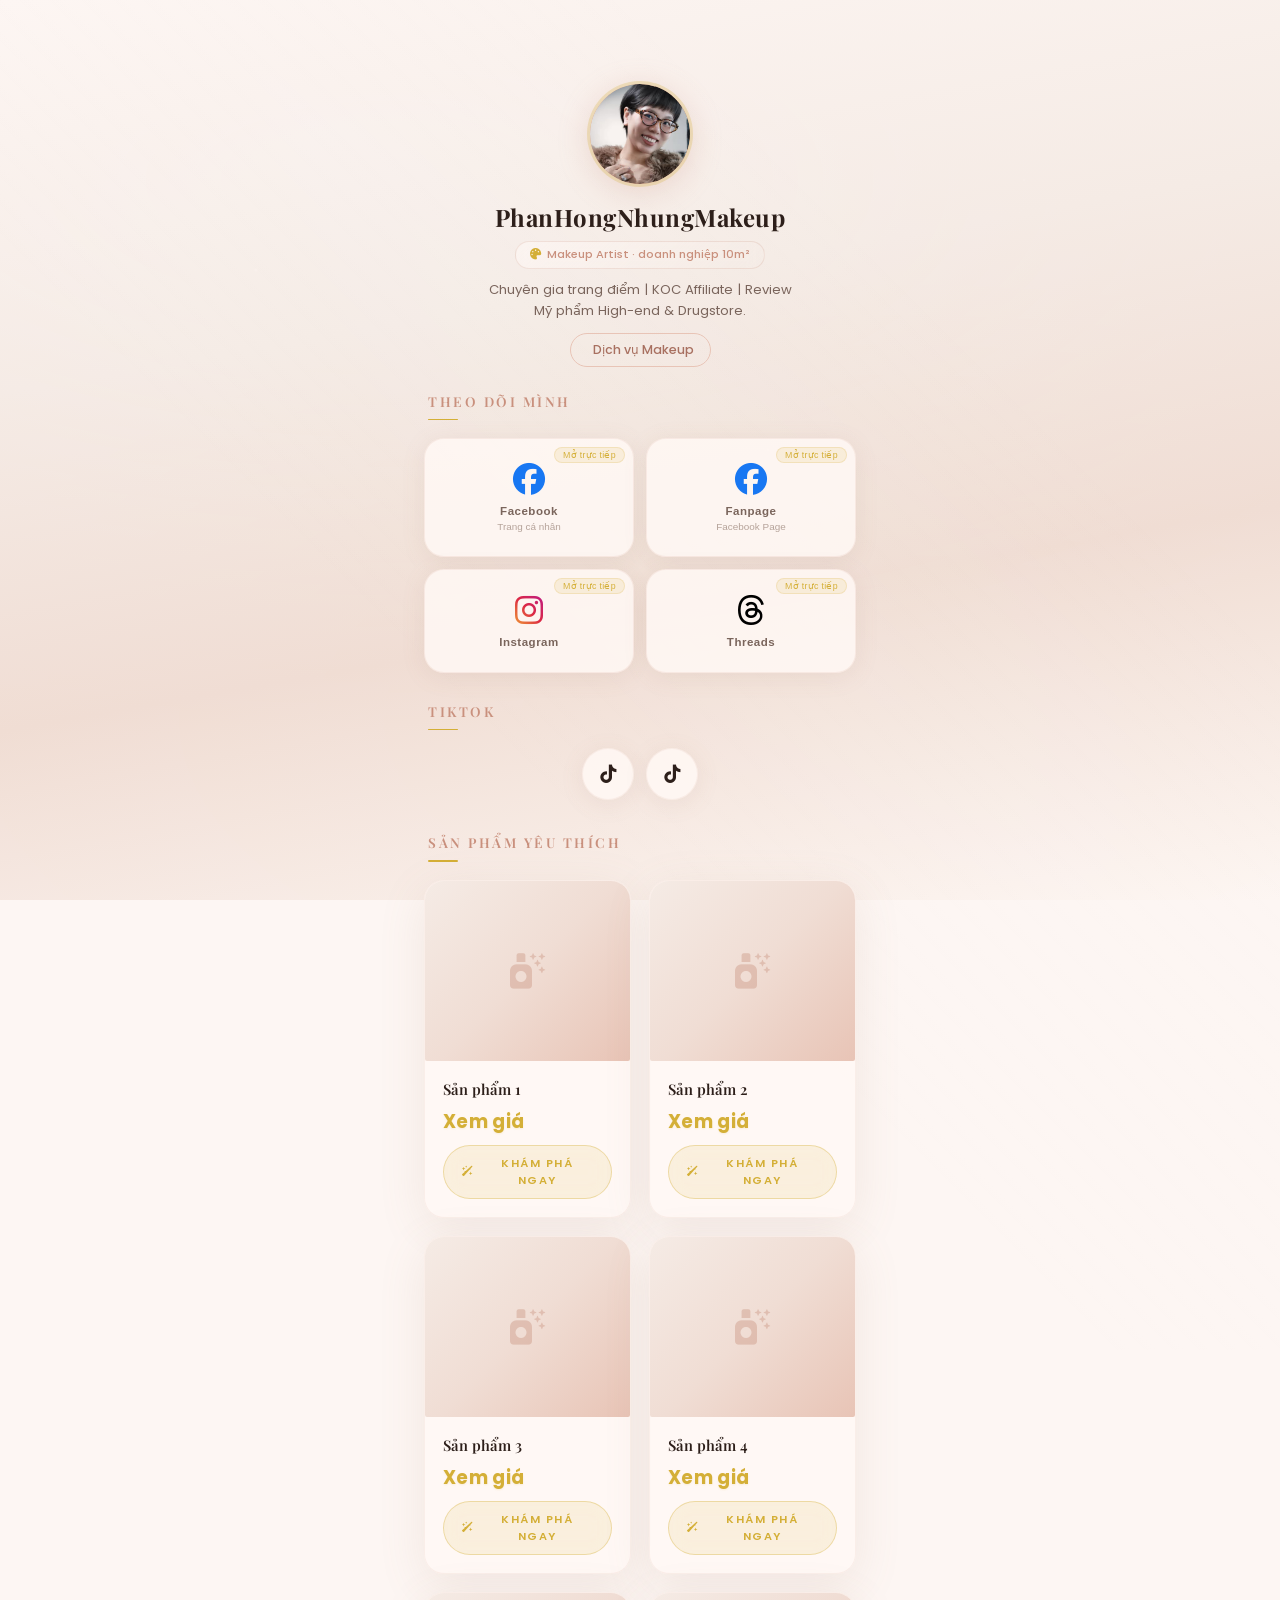
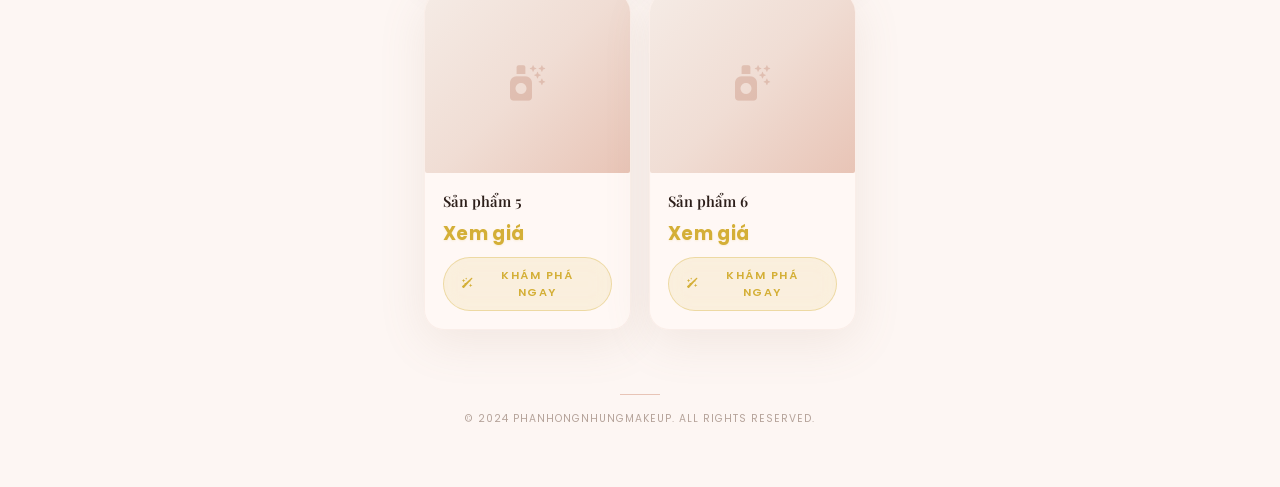
==== commit 83c77c1f: "added real products and avatar" ====
--- a/meta.html
+++ b/meta.html
@@ -45,7 +45,7 @@
          ========================================== -->
     <header class="profile-header" id="profile-header">
       <div class="profile-avatar" id="profile-avatar">
-        <i class="fa-solid fa-wand-magic-sparkles avatar-placeholder"></i>
+        <img src="assets/avatar.jpg" alt="PhanHongNhungMakeup Avatar" />
       </div>
 
       <h1 class="profile-name">PhanHongNhungMakeup</h1>
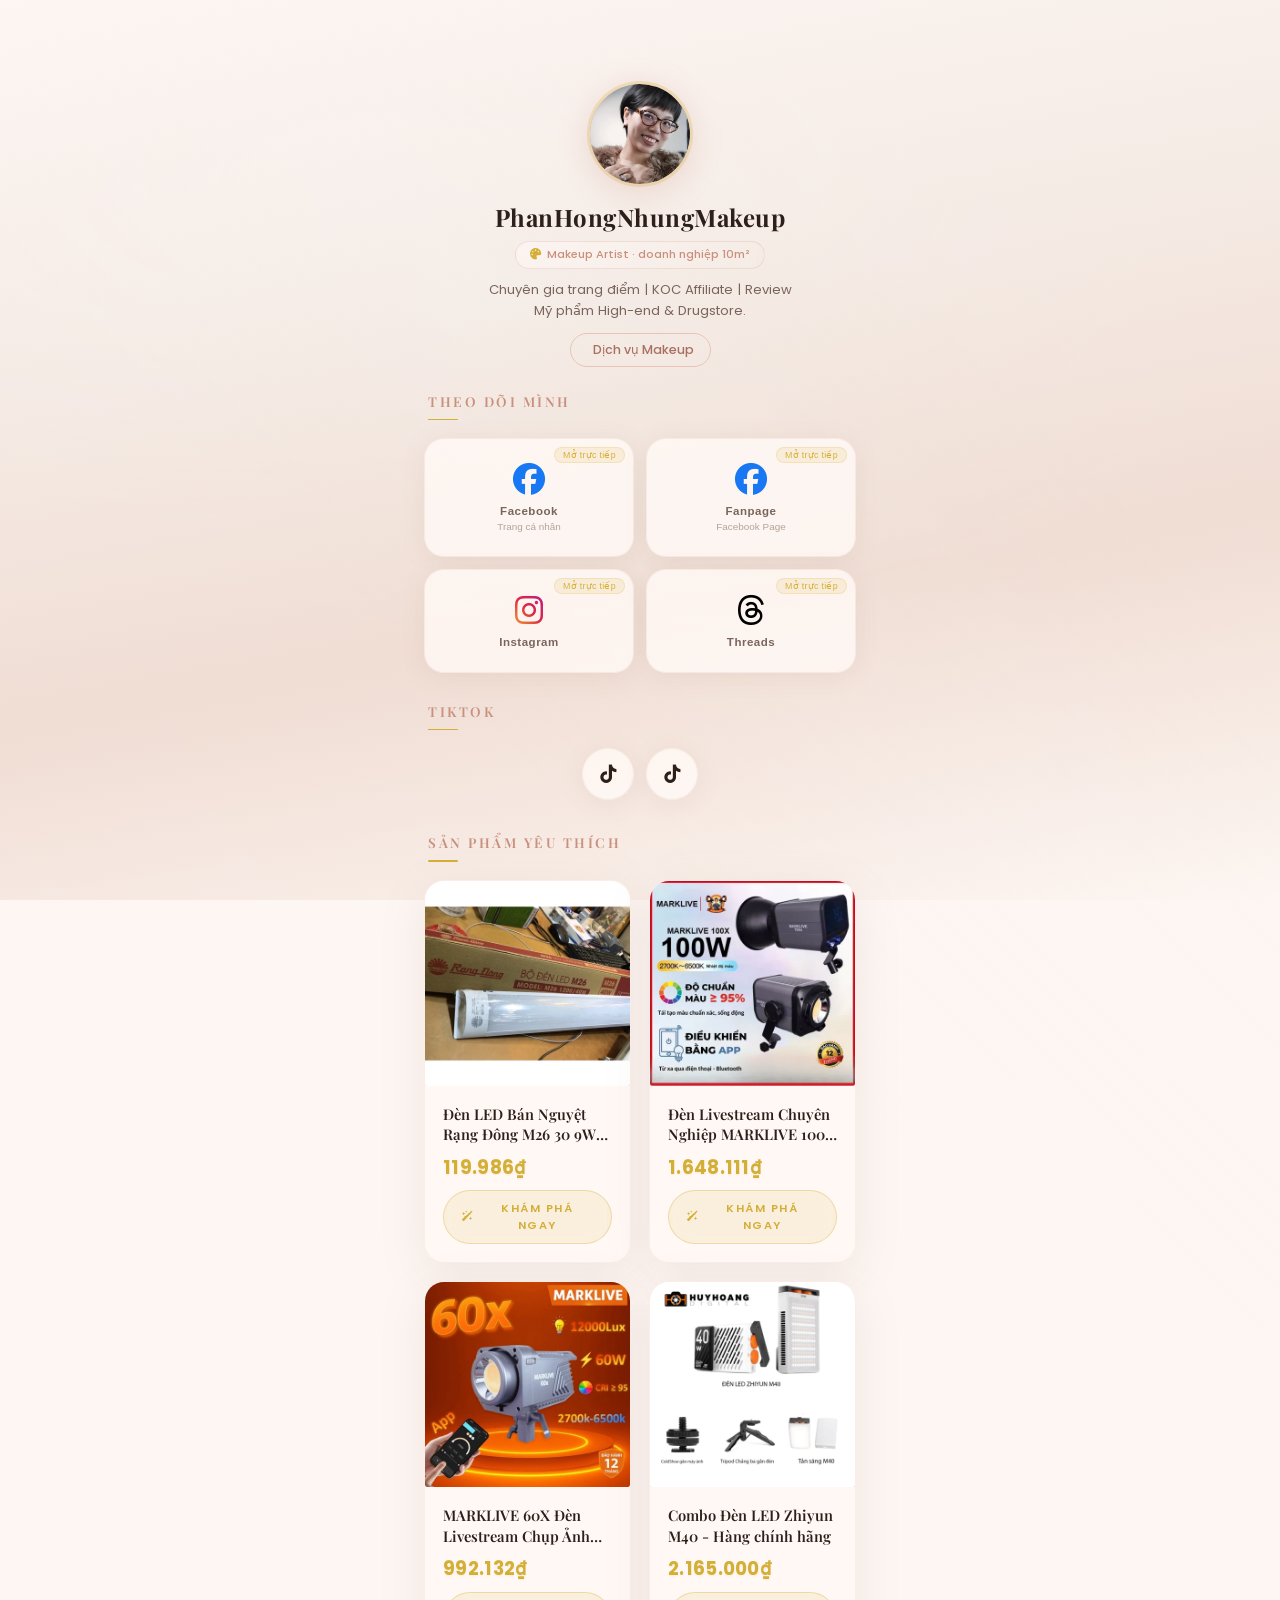
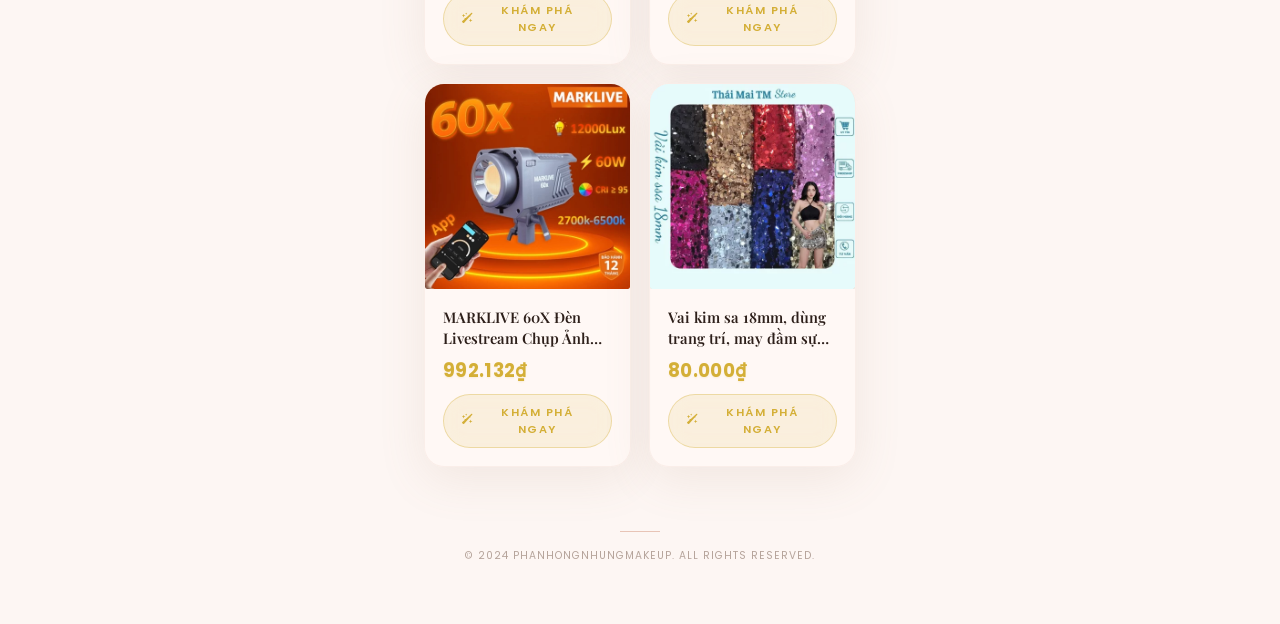
==== commit 288a2e6d: "hardcoded product HTML" ====
--- a/meta.html
+++ b/meta.html
@@ -148,13 +148,13 @@
       <div class="products-grid" id="products-grid">
 
         <!-- Sản phẩm 1 -->
-        <article class="product-card" id="product-1" data-product-id="1" aria-label="Sản phẩm 1">
-          <div class="product-image-wrapper">
-            <i class="fa-solid fa-spray-can-sparkles img-placeholder"></i>
-          </div>
-          <div class="product-info">
-            <h3 class="product-name">Sản phẩm 1</h3>
-            <span class="product-price">Xem giá</span>
+        <article class="product-card" id="product-1" data-product-id="1" aria-label="Đèn LED Bán Nguyệt Rạng Đông">
+          <div class="product-image-wrapper">
+            <img src="assets/product_1.webp" alt="Đèn LED Bán Nguyệt Rạng Đông" style="width: 100%; height: 100%; object-fit: cover;" />
+          </div>
+          <div class="product-info">
+            <h3 class="product-name">Đèn LED Bán Nguyệt Rạng Đông M26 30...</h3>
+            <span class="product-price">119.986₫</span>
             <button class="product-buy-btn" id="buy-btn-1">
               <i class="fa-solid fa-wand-sparkles"></i>
               KHÁM PHÁ NGAY
@@ -163,13 +163,13 @@
         </article>
 
         <!-- Sản phẩm 2 -->
-        <article class="product-card" id="product-2" data-product-id="2" aria-label="Sản phẩm 2">
-          <div class="product-image-wrapper">
-            <i class="fa-solid fa-spray-can-sparkles img-placeholder"></i>
-          </div>
-          <div class="product-info">
-            <h3 class="product-name">Sản phẩm 2</h3>
-            <span class="product-price">Xem giá</span>
+        <article class="product-card" id="product-2" data-product-id="2" aria-label="Đèn Livestream Chuyên Nghiệp MARKLIVE 100X">
+          <div class="product-image-wrapper">
+            <img src="assets/product_2.webp" alt="Đèn Livestream Chuyên Nghiệp MARKLIVE 100X" style="width: 100%; height: 100%; object-fit: cover;" />
+          </div>
+          <div class="product-info">
+            <h3 class="product-name">Đèn Livestream Chuyên Nghiệp MARK...</h3>
+            <span class="product-price">1.648.111₫</span>
             <button class="product-buy-btn" id="buy-btn-2">
               <i class="fa-solid fa-wand-sparkles"></i>
               KHÁM PHÁ NGAY
@@ -178,13 +178,13 @@
         </article>
 
         <!-- Sản phẩm 3 -->
-        <article class="product-card" id="product-3" data-product-id="3" aria-label="Sản phẩm 3">
-          <div class="product-image-wrapper">
-            <i class="fa-solid fa-spray-can-sparkles img-placeholder"></i>
-          </div>
-          <div class="product-info">
-            <h3 class="product-name">Sản phẩm 3</h3>
-            <span class="product-price">Xem giá</span>
+        <article class="product-card" id="product-3" data-product-id="3" aria-label="MARKLIVE 60X Đèn Livestream">
+          <div class="product-image-wrapper">
+            <img src="assets/product_3.webp" alt="MARKLIVE 60X Đèn Livestream" style="width: 100%; height: 100%; object-fit: cover;" />
+          </div>
+          <div class="product-info">
+            <h3 class="product-name">MARKLIVE 60X Đèn Livestream Chụp...</h3>
+            <span class="product-price">992.132₫</span>
             <button class="product-buy-btn" id="buy-btn-3">
               <i class="fa-solid fa-wand-sparkles"></i>
               KHÁM PHÁ NGAY
@@ -193,13 +193,13 @@
         </article>
 
         <!-- Sản phẩm 4 -->
-        <article class="product-card" id="product-4" data-product-id="4" aria-label="Sản phẩm 4">
-          <div class="product-image-wrapper">
-            <i class="fa-solid fa-spray-can-sparkles img-placeholder"></i>
-          </div>
-          <div class="product-info">
-            <h3 class="product-name">Sản phẩm 4</h3>
-            <span class="product-price">Xem giá</span>
+        <article class="product-card" id="product-4" data-product-id="4" aria-label="Combo Đèn LED Zhiyun M40">
+          <div class="product-image-wrapper">
+            <img src="assets/product_4.webp" alt="Combo Đèn LED Zhiyun M40" style="width: 100%; height: 100%; object-fit: cover;" />
+          </div>
+          <div class="product-info">
+            <h3 class="product-name">Combo Đèn LED Zhiyun M40 - Hàng...</h3>
+            <span class="product-price">2.165.000₫</span>
             <button class="product-buy-btn" id="buy-btn-4">
               <i class="fa-solid fa-wand-sparkles"></i>
               KHÁM PHÁ NGAY
@@ -208,13 +208,13 @@
         </article>
 
         <!-- Sản phẩm 5 -->
-        <article class="product-card" id="product-5" data-product-id="5" aria-label="Sản phẩm 5">
-          <div class="product-image-wrapper">
-            <i class="fa-solid fa-spray-can-sparkles img-placeholder"></i>
-          </div>
-          <div class="product-info">
-            <h3 class="product-name">Sản phẩm 5</h3>
-            <span class="product-price">Xem giá</span>
+        <article class="product-card" id="product-5" data-product-id="5" aria-label="MARKLIVE 60X Đèn Livestream">
+          <div class="product-image-wrapper">
+            <img src="assets/product_5.webp" alt="MARKLIVE 60X Đèn Livestream" style="width: 100%; height: 100%; object-fit: cover;" />
+          </div>
+          <div class="product-info">
+            <h3 class="product-name">MARKLIVE 60X Đèn Livestream Chụp...</h3>
+            <span class="product-price">992.132₫</span>
             <button class="product-buy-btn" id="buy-btn-5">
               <i class="fa-solid fa-wand-sparkles"></i>
               KHÁM PHÁ NGAY
@@ -223,13 +223,13 @@
         </article>
 
         <!-- Sản phẩm 6 -->
-        <article class="product-card" id="product-6" data-product-id="6" aria-label="Sản phẩm 6">
-          <div class="product-image-wrapper">
-            <i class="fa-solid fa-spray-can-sparkles img-placeholder"></i>
-          </div>
-          <div class="product-info">
-            <h3 class="product-name">Sản phẩm 6</h3>
-            <span class="product-price">Xem giá</span>
+        <article class="product-card" id="product-6" data-product-id="6" aria-label="Vai kim sa 18mm">
+          <div class="product-image-wrapper">
+            <img src="assets/product_6.webp" alt="Vai kim sa 18mm" style="width: 100%; height: 100%; object-fit: cover;" />
+          </div>
+          <div class="product-info">
+            <h3 class="product-name">Vai kim sa 18mm, dùng trang trí...</h3>
+            <span class="product-price">80.000₫</span>
             <button class="product-buy-btn" id="buy-btn-6">
               <i class="fa-solid fa-wand-sparkles"></i>
               KHÁM PHÁ NGAY
